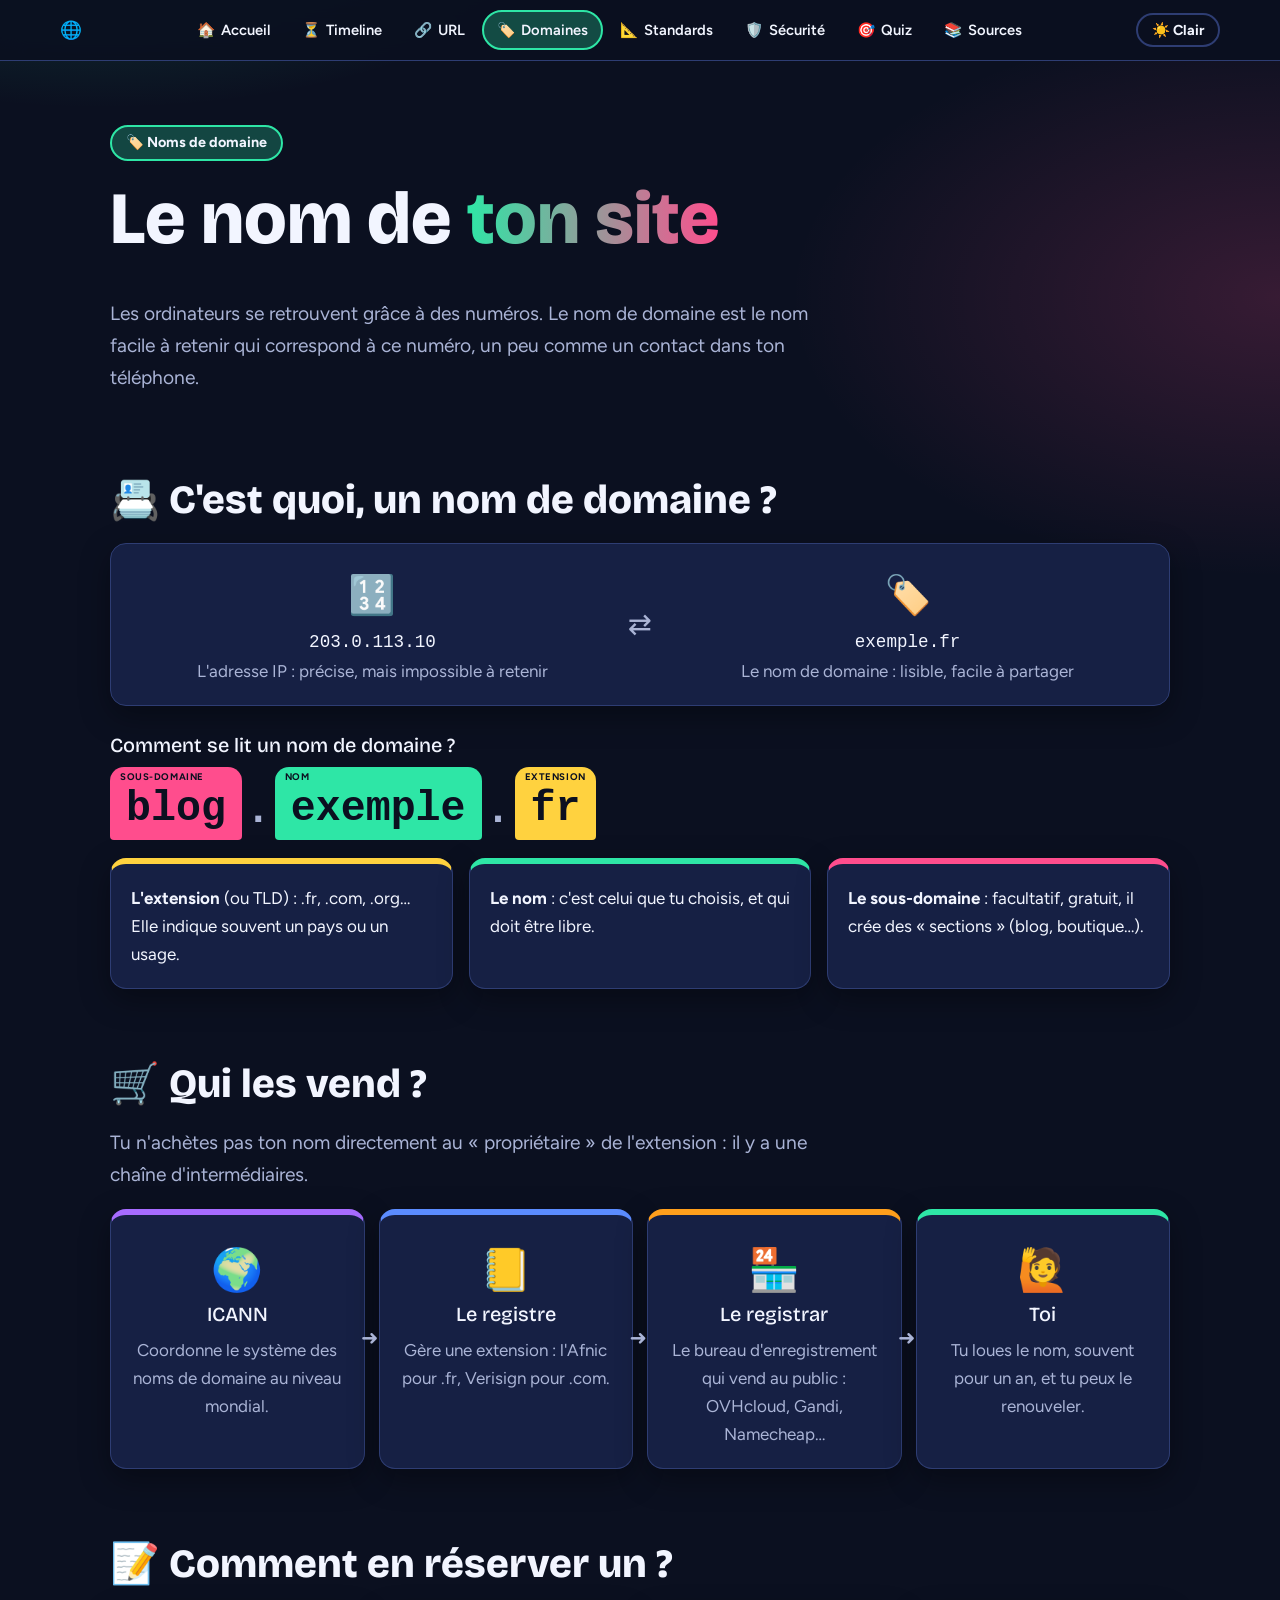
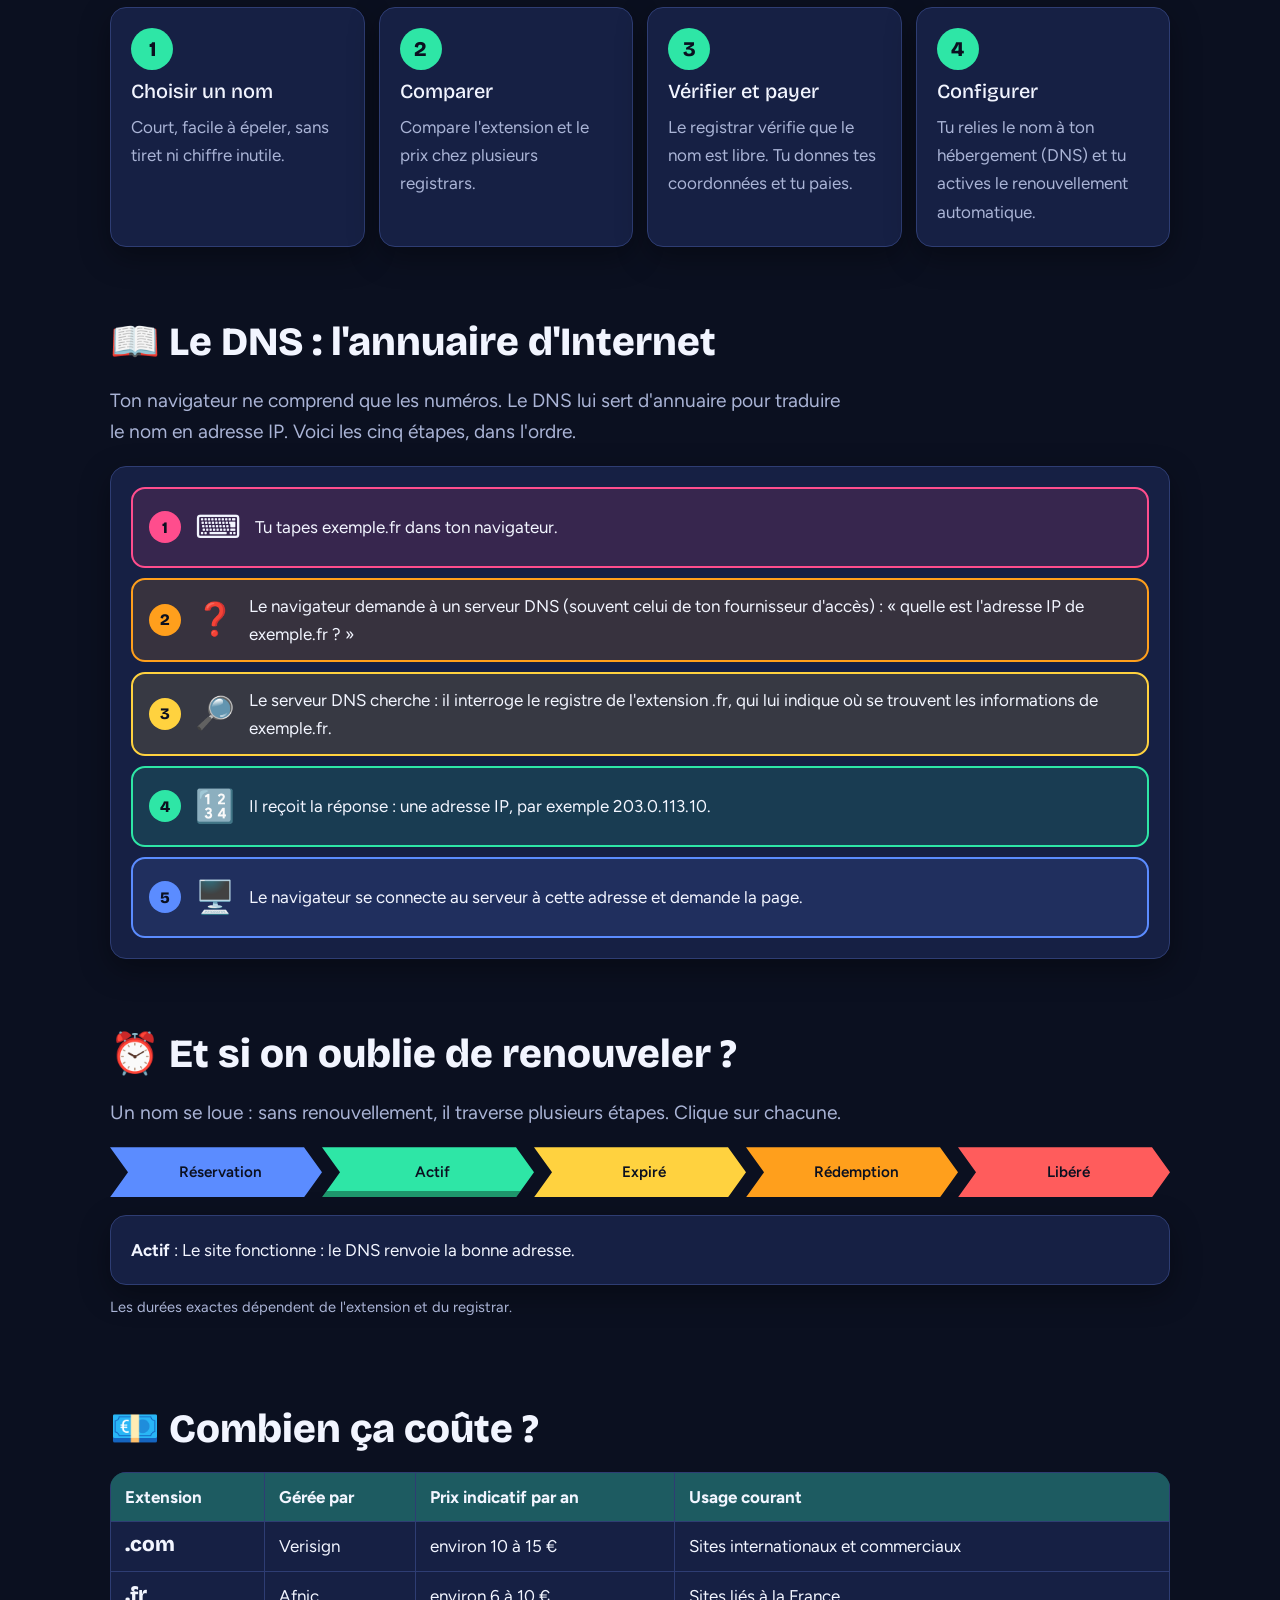
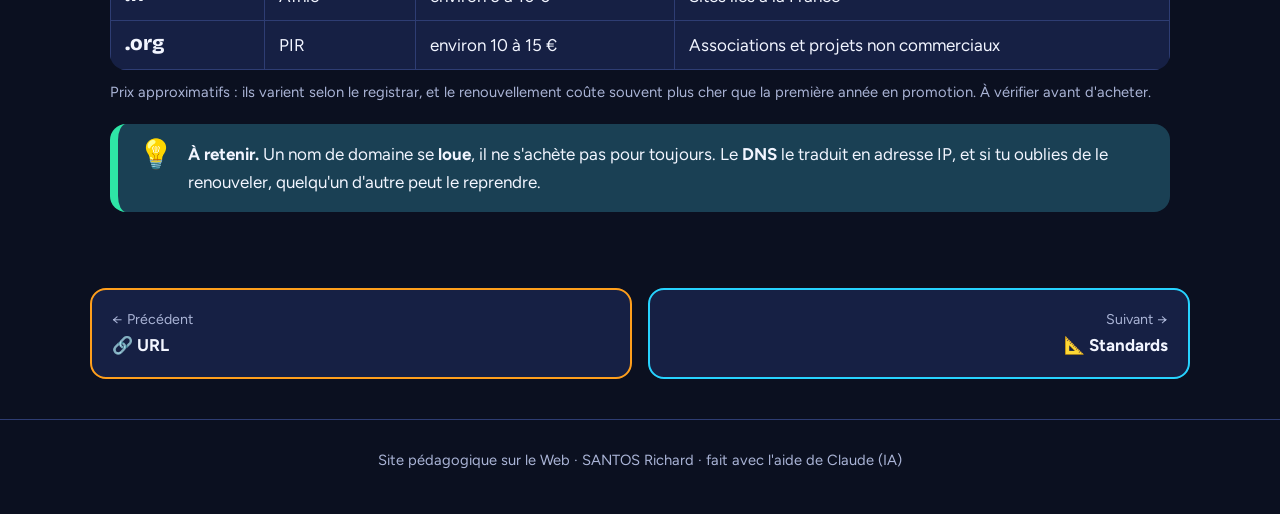
==== domaine.html @ 0d25d7a3 "Add initial styles and structure for timeline and URL pages - Create style.css with global styles an" ====
<!DOCTYPE html>
<html lang="fr" data-theme="dark">
<head>
<meta charset="utf-8">
<meta name="viewport" content="width=device-width, initial-scale=1, viewport-fit=cover">
<title>Les noms de domaine</title>
<link rel="icon" href="data:image/svg+xml,%3Csvg xmlns='http://www.w3.org/2000/svg' viewBox='0 0 100 100'%3E%3Ctext y='.9em' font-size='90'%3E%F0%9F%8C%90%3C/text%3E%3C/svg%3E">
<link rel="preconnect" href="https://fonts.googleapis.com">
<link rel="preconnect" href="https://fonts.gstatic.com" crossorigin>
<link rel="stylesheet" href="https://fonts.googleapis.com/css2?family=Bricolage+Grotesque:wght@500;800&family=Figtree:wght@400;600;700&display=swap">
<link rel="stylesheet" href="style.css">
<style>
.anat{display:flex;flex-wrap:wrap;gap:4px;align-items:flex-end;font:800 clamp(1.3rem,5vw,2.6rem) ui-monospace,Menlo,monospace;margin:10px 0 18px}
.anat .p{padding:18px 16px 8px;border-radius:14px 14px 4px 4px;background:var(--k);color:var(--on);position:relative}
.anat .p small{position:absolute;top:4px;left:10px;font:700 .6rem Figtree,sans-serif;text-transform:uppercase;letter-spacing:.06em}
.anat .d{color:var(--mute);padding-bottom:6px}
.ip{display:grid;gap:14px;grid-template-columns:1fr auto 1fr;align-items:center;text-align:center}
.ip .arr{font-size:1.8rem;color:var(--mute)}
.ip code{font-size:1.1rem}
@media(max-width:700px){.ip{grid-template-columns:1fr}.ip .arr{transform:rotate(90deg)}}
.chain{display:grid;gap:14px;grid-template-columns:repeat(auto-fit,minmax(200px,1fr))}
.chain .card{text-align:center;position:relative}
.chain .em{font-size:2.6rem}
.chain .card::after{content:"➜";position:absolute;right:-15px;top:42%;color:var(--mute);font-size:1.3rem;z-index:1}
.chain .card:last-child::after{display:none}
@media(max-width:700px){.chain .card::after{display:none}}
.steps{display:grid;gap:14px;grid-template-columns:repeat(auto-fit,minmax(230px,1fr));counter-reset:n}
.steps .card{counter-increment:n}
.steps .card::before{content:counter(n);display:grid;place-items:center;width:42px;height:42px;border-radius:50%;background:var(--accent);color:var(--on);font:800 1.3rem "Bricolage Grotesque",sans-serif;margin-bottom:10px}
.dns{list-style:none;padding:0;margin:0;display:grid;gap:10px;counter-reset:d}
.dns li{display:flex;gap:14px;align-items:center;padding:12px 16px;border-radius:14px;border:2px solid var(--c);background:color-mix(in srgb,var(--c) 14%,var(--card));counter-increment:d}
.dns li::before{content:counter(d);flex:none;display:grid;place-items:center;width:32px;height:32px;border-radius:50%;background:var(--c);color:var(--on);font:800 1rem "Bricolage Grotesque",sans-serif}
.dns .em{font-size:2rem}
.life{display:flex;flex-wrap:wrap;gap:0;margin:10px 0 18px}
.life button{flex:1 1 150px;border:0;padding:16px 18px 16px 26px;color:var(--on);font:600 .95rem Figtree,sans-serif;background:var(--c);cursor:pointer;clip-path:polygon(0 0,calc(100% - 18px) 0,100% 50%,calc(100% - 18px) 100%,0 100%,18px 50%);text-align:center;transition:filter .2s}
.life button:hover{filter:brightness(1.12)}
.life button.on{outline:none;box-shadow:inset 0 -6px 0 rgba(0,0,0,.35)}
#lifeinfo{min-height:4em}
.price td:first-child{font:800 1.3rem "Bricolage Grotesque",sans-serif}
@media(max-width:700px){.life button{flex:1 1 100%;clip-path:none;border-radius:12px;margin-bottom:6px;min-height:46px}.life{gap:0}.anat .p{padding:16px 10px 6px}}
@media(prefers-reduced-motion:reduce){.life button{transition:none}}
</style>
</head>
<body data-page="domaine">
<header id="site-header"></header>
<main>
<div class="container hero">
<span class="eyebrow">🏷️ Noms de domaine</span>
<h1>Le nom de <span class="grad">ton site</span></h1>
<p class="lead">Les ordinateurs se retrouvent grâce à des numéros. Le nom de domaine est le nom facile à retenir qui correspond à ce numéro, un peu comme un contact dans ton téléphone.</p>
</div>

<section class="container sec reveal">
<h2>📇 C'est quoi, un nom de domaine ?</h2>
<div class="card"><div class="ip"><div><div style="font-size:2.4rem">🔢</div><code>203.0.113.10</code><p class="mute" style="margin:0">L'adresse IP : précise, mais impossible à retenir</p></div><div class="arr">⇄</div><div><div style="font-size:2.4rem">🏷️</div><code>exemple.fr</code><p class="mute" style="margin:0">Le nom de domaine : lisible, facile à partager</p></div></div></div>
<h3 style="margin-top:28px">Comment se lit un nom de domaine ?</h3>
<div class="anat" aria-label="blog.exemple.fr décomposé">
<span class="p" style="--k:var(--pink)"><small>Sous-domaine</small>blog</span><span class="d">.</span><span class="p" style="--k:var(--green)"><small>Nom</small>exemple</span><span class="d">.</span><span class="p" style="--k:var(--yellow)"><small>Extension</small>fr</span></div>
<div class="grid">
<div class="card c" style="--c:var(--yellow)"><b>L'extension</b> (ou TLD) : .fr, .com, .org… Elle indique souvent un pays ou un usage.</div>
<div class="card c" style="--c:var(--green)"><b>Le nom</b> : c'est celui que tu choisis, et qui doit être libre.</div>
<div class="card c" style="--c:var(--pink)"><b>Le sous-domaine</b> : facultatif, gratuit, il crée des « sections » (blog, boutique…).</div>
</div>
</section>

<section class="container sec reveal">
<h2>🛒 Qui les vend ?</h2>
<p class="lead" style="margin-bottom:18px">Tu n'achètes pas ton nom directement au « propriétaire » de l'extension : il y a une chaîne d'intermédiaires.</p>
<div class="chain">
<div class="card c" style="--c:var(--violet)"><div class="em">🌍</div><h3>ICANN</h3><p class="mute" style="margin:0">Coordonne le système des noms de domaine au niveau mondial.</p></div>
<div class="card c" style="--c:var(--blue)"><div class="em">📒</div><h3>Le registre</h3><p class="mute" style="margin:0">Gère une extension : l'Afnic pour .fr, Verisign pour .com.</p></div>
<div class="card c" style="--c:var(--orange)"><div class="em">🏪</div><h3>Le registrar</h3><p class="mute" style="margin:0">Le bureau d'enregistrement qui vend au public : OVHcloud, Gandi, Namecheap…</p></div>
<div class="card c" style="--c:var(--green)"><div class="em">🙋</div><h3>Toi</h3><p class="mute" style="margin:0">Tu loues le nom, souvent pour un an, et tu peux le renouveler.</p></div>
</div>
</section>

<section class="container sec reveal">
<h2>📝 Comment en réserver un ?</h2>
<div class="steps">
<div class="card"><h3>Choisir un nom</h3><p class="mute" style="margin:0">Court, facile à épeler, sans tiret ni chiffre inutile.</p></div>
<div class="card"><h3>Comparer</h3><p class="mute" style="margin:0">Compare l'extension et le prix chez plusieurs registrars.</p></div>
<div class="card"><h3>Vérifier et payer</h3><p class="mute" style="margin:0">Le registrar vérifie que le nom est libre. Tu donnes tes coordonnées et tu paies.</p></div>
<div class="card"><h3>Configurer</h3><p class="mute" style="margin:0">Tu relies le nom à ton hébergement (DNS) et tu actives le renouvellement automatique.</p></div>
</div>
</section>

<section class="container sec reveal">
<h2>📖 Le DNS : l'annuaire d'Internet</h2>
<p class="lead" style="margin-bottom:18px">Ton navigateur ne comprend que les numéros. Le DNS lui sert d'annuaire pour traduire le nom en adresse IP. Voici les cinq étapes, dans l'ordre.</p>
<div class="card">
<ol class="dns" id="dns"></ol>
</div>
</section>

<section class="container sec reveal">
<h2>⏰ Et si on oublie de renouveler ?</h2>
<p class="lead">Un nom se loue : sans renouvellement, il traverse plusieurs étapes. Clique sur chacune.</p>
<div class="life" id="life" role="group" aria-label="Cycle de vie d'un nom de domaine"></div>
<div class="card" id="lifeinfo" aria-live="polite"></div>
<p class="mute" style="font-size:.92rem;margin-top:10px">Les durées exactes dépendent de l'extension et du registrar.</p>
</section>

<section class="container sec reveal">
<h2>💶 Combien ça coûte ?</h2>
<div class="scroll"><table class="price">
<thead><tr><th>Extension</th><th>Gérée par</th><th>Prix indicatif par an</th><th>Usage courant</th></tr></thead>
<tbody>
<tr><td>.com</td><td>Verisign</td><td>environ 10 à 15 €</td><td>Sites internationaux et commerciaux</td></tr>
<tr><td>.fr</td><td>Afnic</td><td>environ 6 à 10 €</td><td>Sites liés à la France</td></tr>
<tr><td>.org</td><td>PIR</td><td>environ 10 à 15 €</td><td>Associations et projets non commerciaux</td></tr>
</tbody></table></div>
<p class="mute" style="font-size:.92rem;margin-top:10px">Prix approximatifs : ils varient selon le registrar, et le renouvellement coûte souvent plus cher que la première année en promotion. À vérifier avant d'acheter.</p>
<div class="brief" style="margin-top:20px"><div class="ic">💡</div><p><b>À retenir.</b> Un nom de domaine se <b>loue</b>, il ne s'achète pas pour toujours. Le <b>DNS</b> le traduit en adresse IP, et si tu oublies de le renouveler, quelqu'un d'autre peut le reprendre.</p></div>
</section>
</main>
<div id="pager"></div>
<div id="site-footer"></div>
<script src="app.js"></script>
<script>
const D=[
["⌨️","Tu tapes exemple.fr dans ton navigateur.","var(--pink)"],
["❓","Le navigateur demande à un serveur DNS (souvent celui de ton fournisseur d'accès) : « quelle est l'adresse IP de exemple.fr ? »","var(--orange)"],
["🔎","Le serveur DNS cherche : il interroge le registre de l'extension .fr, qui lui indique où se trouvent les informations de exemple.fr.","var(--yellow)"],
["🔢","Il reçoit la réponse : une adresse IP, par exemple 203.0.113.10.","var(--green)"],
["🖥️","Le navigateur se connecte au serveur à cette adresse et demande la page.","var(--blue)"]];
$("#dns").innerHTML=D.map(d=>`<li style="--c:${d[2]}"><span class="em">${d[0]}</span><span>${d[1]}</span></li>`).join("");
const LF=[
["Réservation","var(--blue)","Tu loues le nom pour une durée choisie, souvent un an."],
["Actif","var(--green)","Le site fonctionne : le DNS renvoie la bonne adresse."],
["Expiré","var(--yellow)","Le site ne répond plus, mais tu peux encore renouveler facilement pendant un délai."],
["Rédemption","var(--orange)","Tu peux encore le récupérer, mais avec des frais supplémentaires."],
["Libéré","var(--red)","Le nom retourne en vente : n'importe qui peut le réserver, y compris pour imiter ton site."]];
$("#life").innerHTML=LF.map((l,i)=>`<button type="button" data-i="${i}" style="--c:${l[1]}">${l[0]}</button>`).join("");
function lf(i){$$("#life button").forEach((b,j)=>b.classList.toggle("on",j===i));$("#lifeinfo").innerHTML=`<b>${LF[i][0]}</b> : ${LF[i][2]}`}
$("#life").onclick=e=>{const b=e.target.closest("button");if(b)lf(+b.dataset.i)};lf(1);
</script>
</body>
</html>
---- style.css ----
:root{--bg:#0b1020;--ink:#f2f5ff;--mute:#aab4d6;--card:#162044;--line:#2e3d73;--link:#8fb0ff;
--pink:#ff4d8d;--orange:#ff9f1c;--yellow:#ffd23f;--green:#2ee6a6;--cyan:#27d3ff;--blue:#5b8cff;--violet:#a66bff;--red:#ff5c5c;--on:#0b1020;
--accent:var(--blue);--r:16px;--shadow:0 10px 30px rgba(0,0,0,.35)}
:root[data-theme="light"]{--bg:#f5f7ff;--ink:#141a3d;--mute:#4a5580;--card:#fff;--line:#d3dbfa;--link:#2f55d4;--shadow:0 10px 30px rgba(40,60,140,.15)}
*{box-sizing:border-box}
[hidden]{display:none!important}
html{scroll-behavior:smooth}
body{margin:0;min-height:100vh;color:var(--ink);font:17px/1.65 Figtree,system-ui,sans-serif;
background:radial-gradient(800px 420px at 8% -5%,color-mix(in srgb,var(--accent) 30%,transparent),transparent 70%),radial-gradient(700px 400px at 100% 8%,color-mix(in srgb,var(--pink) 18%,transparent),transparent 70%),var(--bg);background-repeat:no-repeat}
h1,h2,h3{font-family:"Bricolage Grotesque",Georgia,sans-serif;line-height:1.15;margin:0 0 .5em;text-wrap:balance}
h1{font-size:clamp(2.4rem,7vw,4.6rem);font-weight:800}
h2{font-size:clamp(1.7rem,4vw,2.5rem);font-weight:800}
h3{font-size:1.25rem;font-weight:500}
a{color:var(--link)}
a:hover{text-decoration-thickness:2px}
::selection{background:color-mix(in srgb,var(--accent) 45%,transparent)}
p{margin:0 0 1em}
:focus-visible{outline:3px solid var(--yellow);outline-offset:2px}
.container{max-width:1100px;margin:0 auto;padding:0 20px}
.skip{position:absolute;left:12px;top:-80px;z-index:100;background:var(--yellow);color:var(--on);padding:10px 16px;border-radius:12px;font-weight:700;text-decoration:none}
.skip:focus{top:calc(8px + env(safe-area-inset-top,0px))}
.site-header{position:sticky;top:0;z-index:30;-webkit-backdrop-filter:blur(12px);backdrop-filter:blur(12px);background:color-mix(in srgb,var(--bg) 90%,transparent);border-bottom:1px solid var(--line);padding-top:env(safe-area-inset-top,0px)}
.hbar{max-width:1200px;margin:0 auto;display:flex;align-items:center;gap:10px;padding:10px 20px}
.brand{font:800 1.1rem "Bricolage Grotesque",sans-serif;text-decoration:none;color:var(--ink);white-space:nowrap;margin-right:auto}
.brand span{display:none}
@media(max-width:1099px) and (min-width:360px){.brand span{display:inline}}
.hbar nav{display:none}
.hbar nav a{display:flex;align-items:center;gap:6px;padding:12px 14px;border-radius:12px;text-decoration:none;color:var(--ink);font-weight:600;font-size:1rem;border:2px solid var(--line);transition:background .15s,border-color .15s}
.hbar nav a:hover{border-color:var(--c);background:color-mix(in srgb,var(--c) 14%,transparent)}
.hbar nav a[aria-current]{background:color-mix(in srgb,var(--c) 28%,transparent);border-color:var(--c)}
.open nav{display:grid;grid-template-columns:repeat(2,1fr);gap:8px;position:absolute;left:0;right:0;top:100%;padding:14px 16px calc(16px + env(safe-area-inset-bottom,0px));background:var(--bg);border-bottom:1px solid var(--line);box-shadow:var(--shadow);max-height:calc(100vh - 70px);overflow-y:auto}
.burger{position:relative;flex:none;width:44px;height:44px;border:2px solid var(--line);border-radius:12px;background:transparent;cursor:pointer}
.burger:hover{border-color:var(--accent)}
.burger span,.burger::before,.burger::after{content:"";position:absolute;left:10px;right:10px;height:2px;border-radius:2px;background:var(--ink);transition:transform .2s,opacity .2s}
.burger span{top:50%;margin-top:-1px}
.burger::before{top:12px}.burger::after{bottom:12px}
.open .burger span{opacity:0}
.open .burger::before{transform:translateY(7px) rotate(45deg)}
.open .burger::after{transform:translateY(-7px) rotate(-45deg)}
#theme{flex:none;min-width:44px;min-height:44px}
#theme .lbl{display:none}
@media(min-width:1100px){
.burger{display:none}
.brand{margin-right:0}
.hbar nav{display:flex;flex:1;justify-content:center;gap:2px}
.hbar nav a{padding:6px 11px;font-size:.92rem;border-radius:99px;border:2px solid transparent}
#theme{min-width:0;min-height:0}
}
@media(min-width:1280px){#theme .lbl{display:inline}.hbar nav a{padding:6px 13px}}
.btn{display:inline-block;border:0;border-radius:99px;padding:10px 20px;font:700 1rem Figtree,sans-serif;cursor:pointer;background:var(--accent);color:var(--on);text-decoration:none;transition:transform .15s}
.btn:hover{transform:translateY(-2px) rotate(-1deg)}
.btn:active{transform:translateY(0)}
.btn.ghost{background:transparent;color:var(--ink);border:2px solid var(--line);padding:6px 14px;font-size:.9rem}
.btn:disabled{opacity:.4;cursor:default;transform:none}
.hero{padding-top:64px;padding-bottom:28px}
.eyebrow{display:inline-block;background:color-mix(in srgb,var(--accent) 25%,transparent);border:2px solid var(--accent);border-radius:99px;padding:4px 14px;font-weight:700;font-size:.9rem;margin-bottom:16px}
.grad{background:linear-gradient(90deg,var(--accent),var(--pink));-webkit-background-clip:text;background-clip:text;color:transparent}
.lead{font-size:1.2rem;color:var(--mute);max-width:62ch}
.sec{padding-top:36px;padding-bottom:36px}
.card{transition:border-color .2s;background:var(--card);border:1px solid var(--line);border-radius:var(--r);padding:20px;box-shadow:var(--shadow)}
.card.c{border-top:6px solid var(--c)}
.grid{display:grid;gap:16px;grid-template-columns:repeat(auto-fit,minmax(250px,1fr))}
.brief{display:flex;gap:14px;align-items:flex-start;padding:16px 20px;border-radius:var(--r);border-left:8px solid var(--accent);background:color-mix(in srgb,var(--accent) 16%,var(--card))}
.brief .ic{font-size:1.8rem;line-height:1}
.brief p{margin:0}
.chip{display:inline-block;padding:3px 12px;border-radius:99px;font-weight:700;font-size:.82rem;background:var(--c,var(--accent));color:var(--on)}
.mute{color:var(--mute)}
.scroll{overflow-x:auto}
table{width:100%;border-collapse:collapse;background:var(--card);border-radius:var(--r);overflow:hidden}
th{background:color-mix(in srgb,var(--accent) 30%,var(--card))}
th,td{border:1px solid var(--line);padding:10px 14px;text-align:left;vertical-align:top}
ul.tips{padding-left:1.2em;margin:.4em 0}
ul.tips li{margin-bottom:.4em}
.good{color:var(--green);font-weight:700}.wrong{color:var(--red);font-weight:700}
:root[data-theme="light"] .good{color:#0b7a56}:root[data-theme="light"] .wrong{color:#c02b2b}
.pager{display:grid;gap:16px;grid-template-columns:1fr 1fr;padding:40px 0}
.pager a{display:block;padding:18px 20px;border-radius:var(--r);text-decoration:none;color:var(--ink);background:var(--card);border:2px solid var(--c);font-weight:700}
.pager a small{display:block;color:var(--mute);font-weight:400}
.pager a:hover{background:color-mix(in srgb,var(--c) 22%,var(--card))}
.pager a:last-child{text-align:right}
footer{padding:28px 0 40px;border-top:1px solid var(--line);color:var(--mute);font-size:.92rem;text-align:center}
.js .reveal{opacity:0;transform:translateY(18px);transition:opacity .6s,transform .6s}
.js .reveal.in{opacity:1;transform:none}
@media(prefers-reduced-motion:reduce){.burger span,.burger::before,.burger::after,.hbar nav a{transition:none}html{scroll-behavior:auto}.js .reveal{opacity:1;transform:none;transition:none}.btn{transition:none}}

/* ===== Adaptation mobile ===== */
html{-webkit-text-size-adjust:100%}
body{overflow-x:clip}
img,svg{max-width:100%}
button,.btn,select,input{touch-action:manipulation}
@media(max-width:700px){
body{font-size:16px;line-height:1.6}
.container{padding:0 16px}
.hbar{padding:8px 12px;gap:8px}
.btn.ghost{padding:9px 12px}
.hero{padding-top:36px;padding-bottom:16px}
.sec{padding-top:22px;padding-bottom:22px}
.lead{font-size:1.05rem}
.card{padding:16px}
.grid{grid-template-columns:1fr}
.pager{grid-template-columns:1fr;padding:28px 0;gap:12px}
.pager a:last-child{text-align:left}
.brief{padding:14px;gap:10px}
th,td{padding:8px 10px;font-size:.92rem}
.btn{padding:12px 20px;min-height:44px}
footer{padding:20px 0 calc(28px + env(safe-area-inset-bottom,0px))}
}
@media(max-width:480px){
h1{font-size:2.2rem}
.eyebrow{font-size:.82rem}
}
@media(hover:none){.btn:hover,.topic:hover,.step:hover{transform:none}}
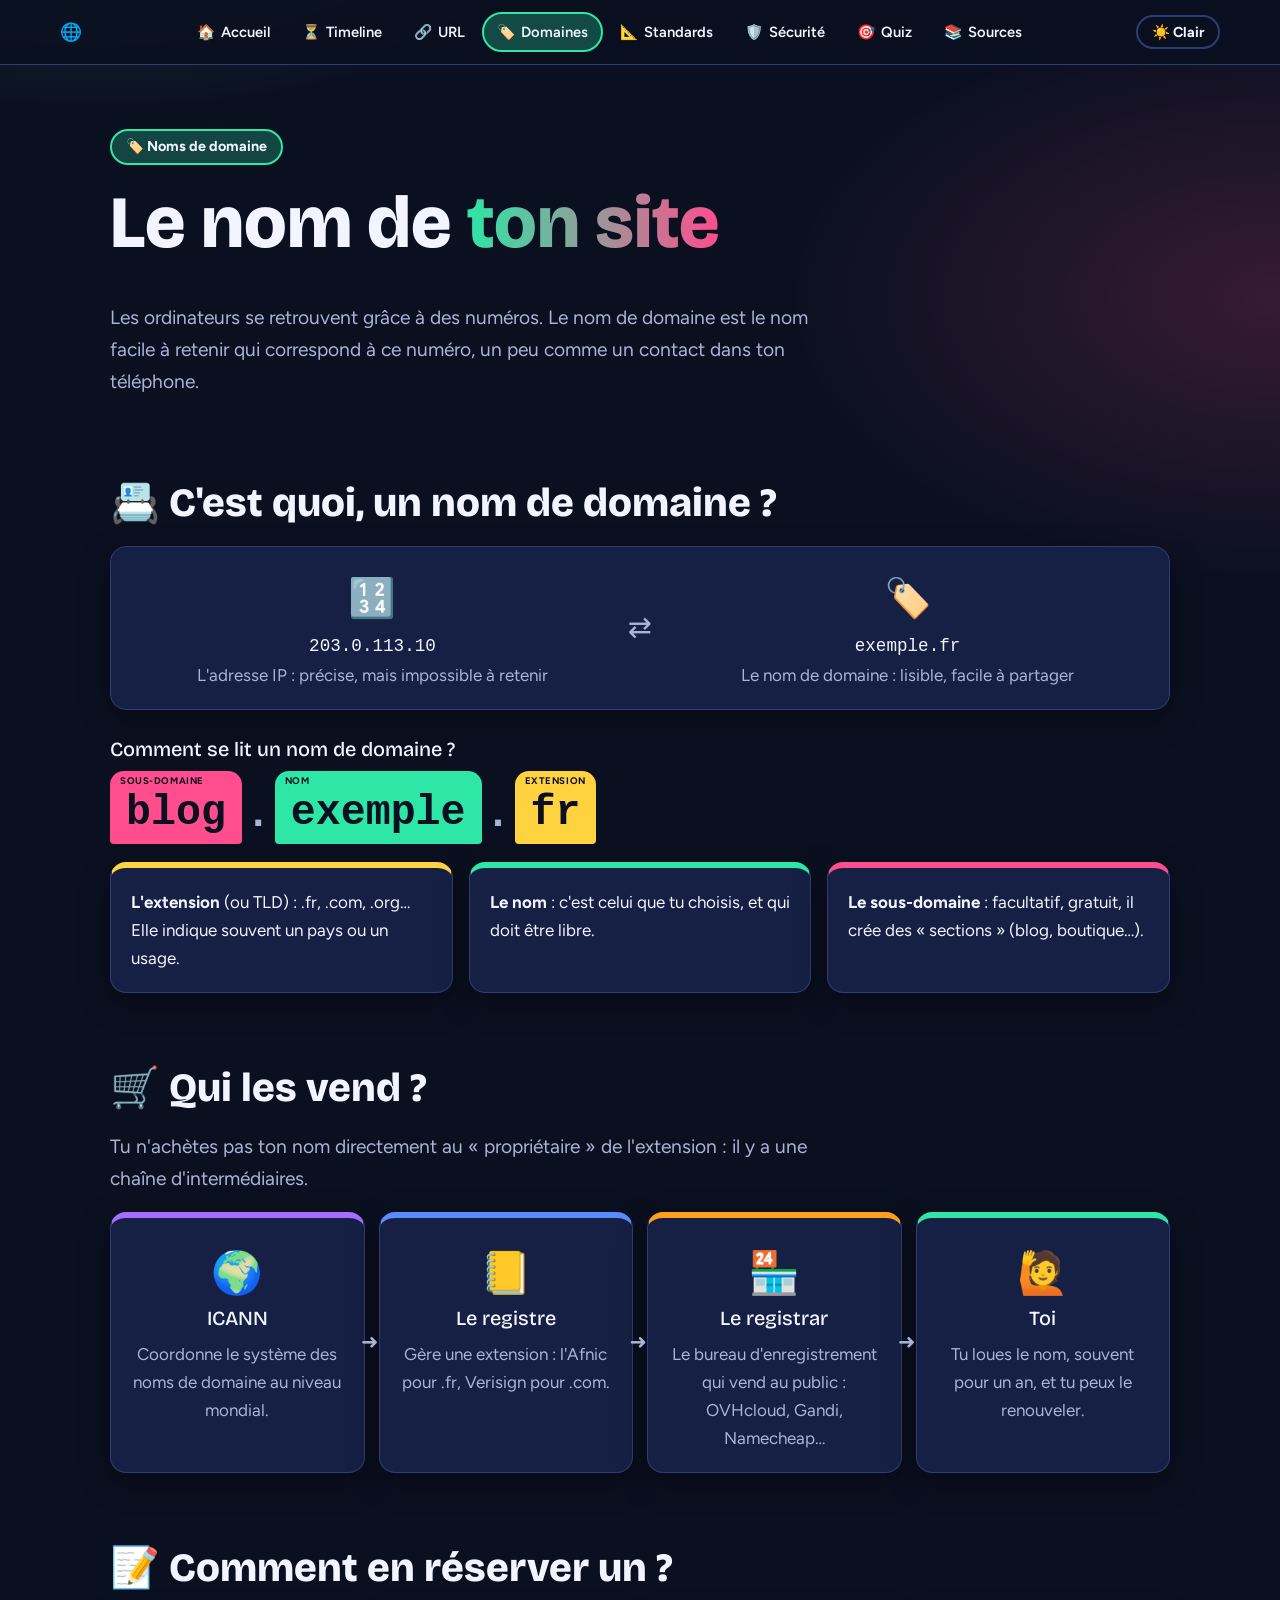
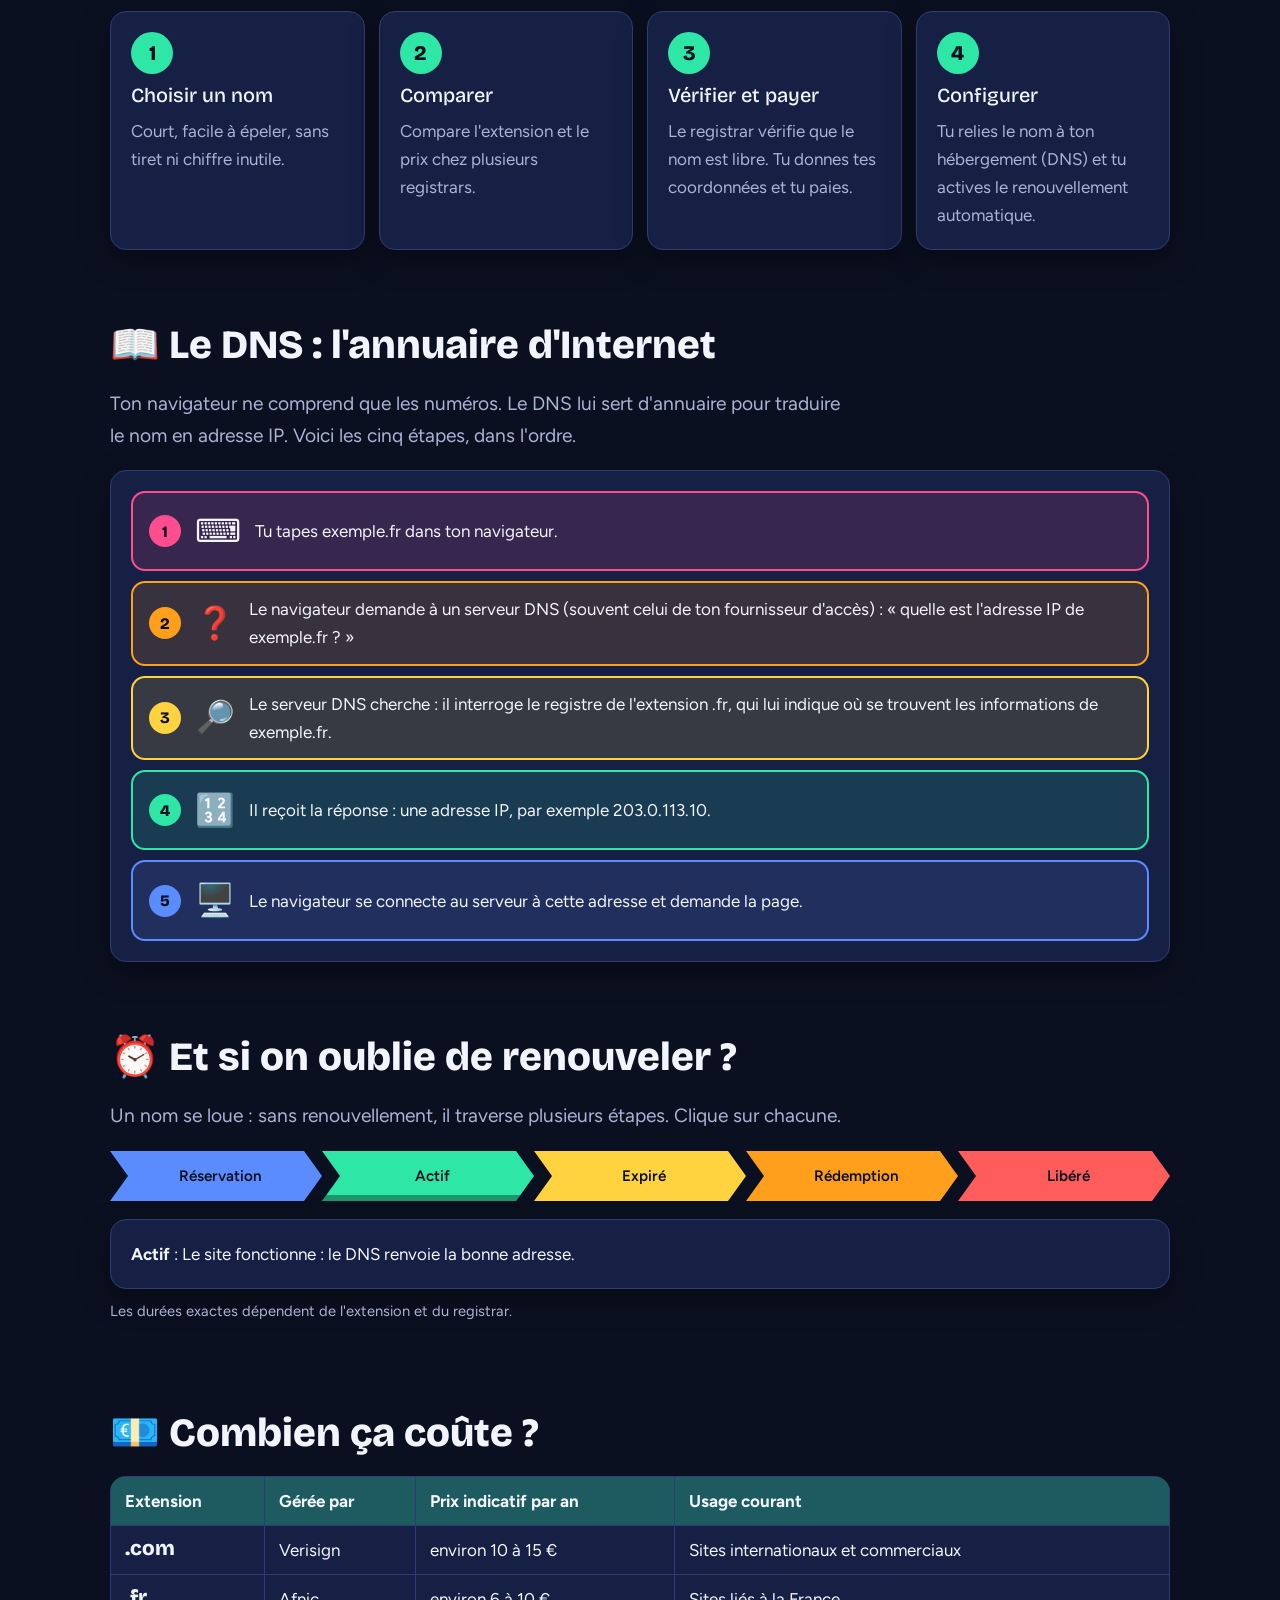
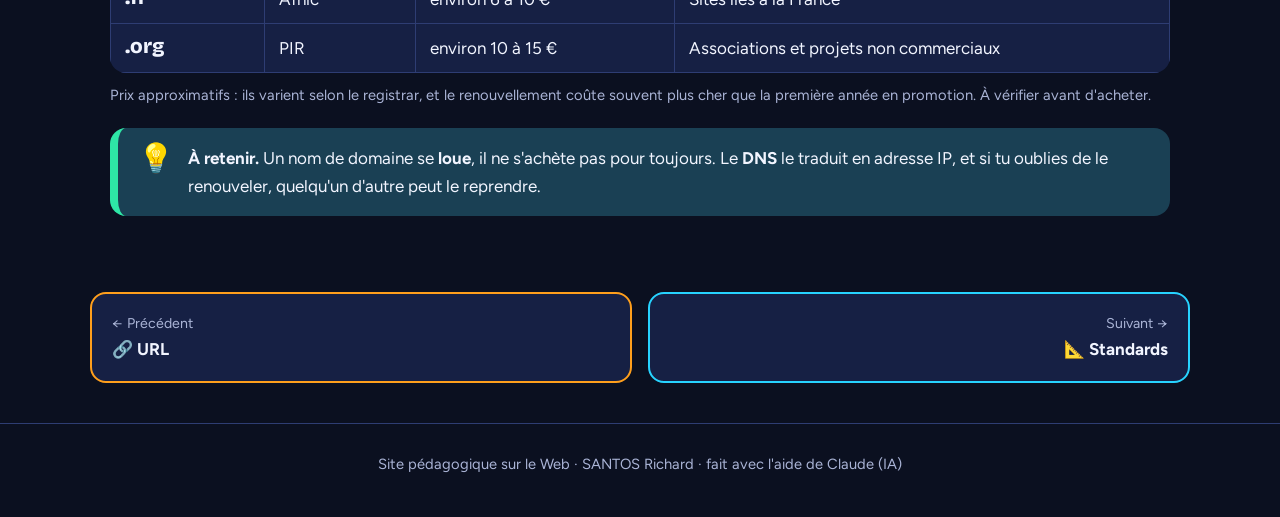
==== commit f17dbdc9: "Add theme detection and no-JS warning across multiple pages" ====
--- a/domaine.html
+++ b/domaine.html
@@ -4,6 +4,7 @@
 <meta charset="utf-8">
 <meta name="viewport" content="width=device-width, initial-scale=1, viewport-fit=cover">
 <title>Les noms de domaine</title>
+<script>try{if(localStorage.getItem("theme")==="light")document.documentElement.dataset.theme="light"}catch(e){}</script>
 <link rel="icon" href="data:image/svg+xml,%3Csvg xmlns='http://www.w3.org/2000/svg' viewBox='0 0 100 100'%3E%3Ctext y='.9em' font-size='90'%3E%F0%9F%8C%90%3C/text%3E%3C/svg%3E">
 <link rel="preconnect" href="https://fonts.googleapis.com">
 <link rel="preconnect" href="https://fonts.gstatic.com" crossorigin>
@@ -42,6 +43,7 @@
 </style>
 </head>
 <body data-page="domaine">
+<noscript><p class="container" style="padding:24px 20px"><b>⚠️ Ce site a besoin de JavaScript</b> pour afficher le menu et les contenus interactifs. Active-le dans ton navigateur.</p></noscript>
 <header id="site-header"></header>
 <main>
 <div class="container hero">
@@ -131,7 +133,7 @@
 ["Rédemption","var(--orange)","Tu peux encore le récupérer, mais avec des frais supplémentaires."],
 ["Libéré","var(--red)","Le nom retourne en vente : n'importe qui peut le réserver, y compris pour imiter ton site."]];
 $("#life").innerHTML=LF.map((l,i)=>`<button type="button" data-i="${i}" style="--c:${l[1]}">${l[0]}</button>`).join("");
-function lf(i){$$("#life button").forEach((b,j)=>b.classList.toggle("on",j===i));$("#lifeinfo").innerHTML=`<b>${LF[i][0]}</b> : ${LF[i][2]}`}
+function lf(i){$$("#life button").forEach((b,j)=>{b.classList.toggle("on",j===i);b.setAttribute("aria-pressed",j===i)});$("#lifeinfo").innerHTML=`<b>${LF[i][0]}</b> : ${LF[i][2]}`}
 $("#life").onclick=e=>{const b=e.target.closest("button");if(b)lf(+b.dataset.i)};lf(1);
 </script>
 </body>
--- a/style.css
+++ b/style.css
@@ -4,9 +4,9 @@
 :root[data-theme="light"]{--bg:#f5f7ff;--ink:#141a3d;--mute:#4a5580;--card:#fff;--line:#d3dbfa;--link:#2f55d4;--shadow:0 10px 30px rgba(40,60,140,.15)}
 *{box-sizing:border-box}
 [hidden]{display:none!important}
-html{scroll-behavior:smooth}
+html{scroll-behavior:smooth;scroll-padding-top:calc(84px + env(safe-area-inset-top,0px))}
 body{margin:0;min-height:100vh;color:var(--ink);font:17px/1.65 Figtree,system-ui,sans-serif;
-background:radial-gradient(800px 420px at 8% -5%,color-mix(in srgb,var(--accent) 30%,transparent),transparent 70%),radial-gradient(700px 400px at 100% 8%,color-mix(in srgb,var(--pink) 18%,transparent),transparent 70%),var(--bg);background-repeat:no-repeat}
+background:var(--bg);background:radial-gradient(800px 420px at 8% -5%,color-mix(in srgb,var(--accent) 30%,transparent),transparent 70%),radial-gradient(700px 400px at 100% 8%,color-mix(in srgb,var(--pink) 18%,transparent),transparent 70%),var(--bg);background-repeat:no-repeat}
 h1,h2,h3{font-family:"Bricolage Grotesque",Georgia,sans-serif;line-height:1.15;margin:0 0 .5em;text-wrap:balance}
 h1{font-size:clamp(2.4rem,7vw,4.6rem);font-weight:800}
 h2{font-size:clamp(1.7rem,4vw,2.5rem);font-weight:800}
@@ -19,9 +19,9 @@
 .container{max-width:1100px;margin:0 auto;padding:0 20px}
 .skip{position:absolute;left:12px;top:-80px;z-index:100;background:var(--yellow);color:var(--on);padding:10px 16px;border-radius:12px;font-weight:700;text-decoration:none}
 .skip:focus{top:calc(8px + env(safe-area-inset-top,0px))}
-.site-header{position:sticky;top:0;z-index:30;-webkit-backdrop-filter:blur(12px);backdrop-filter:blur(12px);background:color-mix(in srgb,var(--bg) 90%,transparent);border-bottom:1px solid var(--line);padding-top:env(safe-area-inset-top,0px)}
+.site-header{position:sticky;top:0;z-index:30;-webkit-backdrop-filter:blur(12px);backdrop-filter:blur(12px);background:var(--bg);background:color-mix(in srgb,var(--bg) 90%,transparent);border-bottom:1px solid var(--line);padding-top:env(safe-area-inset-top,0px)}
 .hbar{max-width:1200px;margin:0 auto;display:flex;align-items:center;gap:10px;padding:10px 20px}
-.brand{font:800 1.1rem "Bricolage Grotesque",sans-serif;text-decoration:none;color:var(--ink);white-space:nowrap;margin-right:auto}
+.brand{font:800 1.1rem "Bricolage Grotesque",sans-serif;text-decoration:none;color:var(--ink);white-space:nowrap;margin-right:auto;display:inline-flex;align-items:center;min-height:44px}
 .brand span{display:none}
 @media(max-width:1099px) and (min-width:360px){.brand span{display:inline}}
 .hbar nav{display:none}
